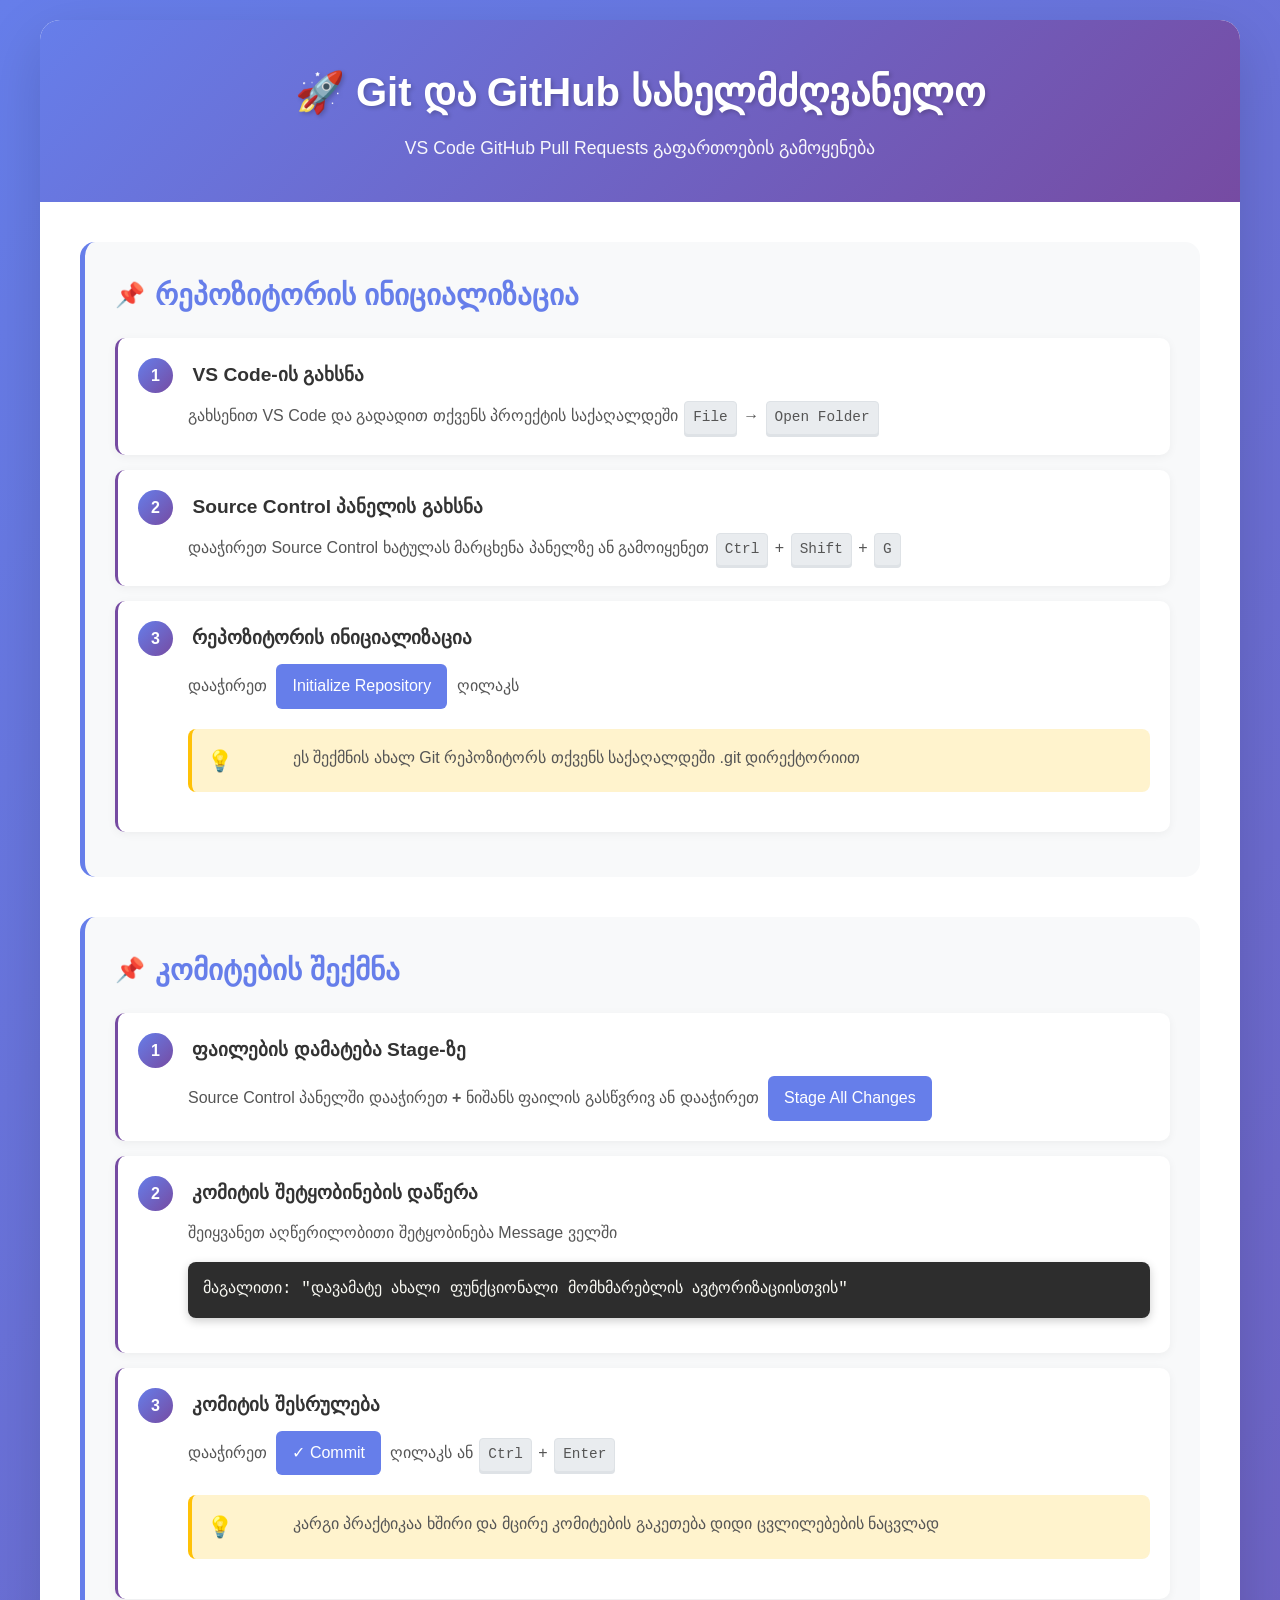
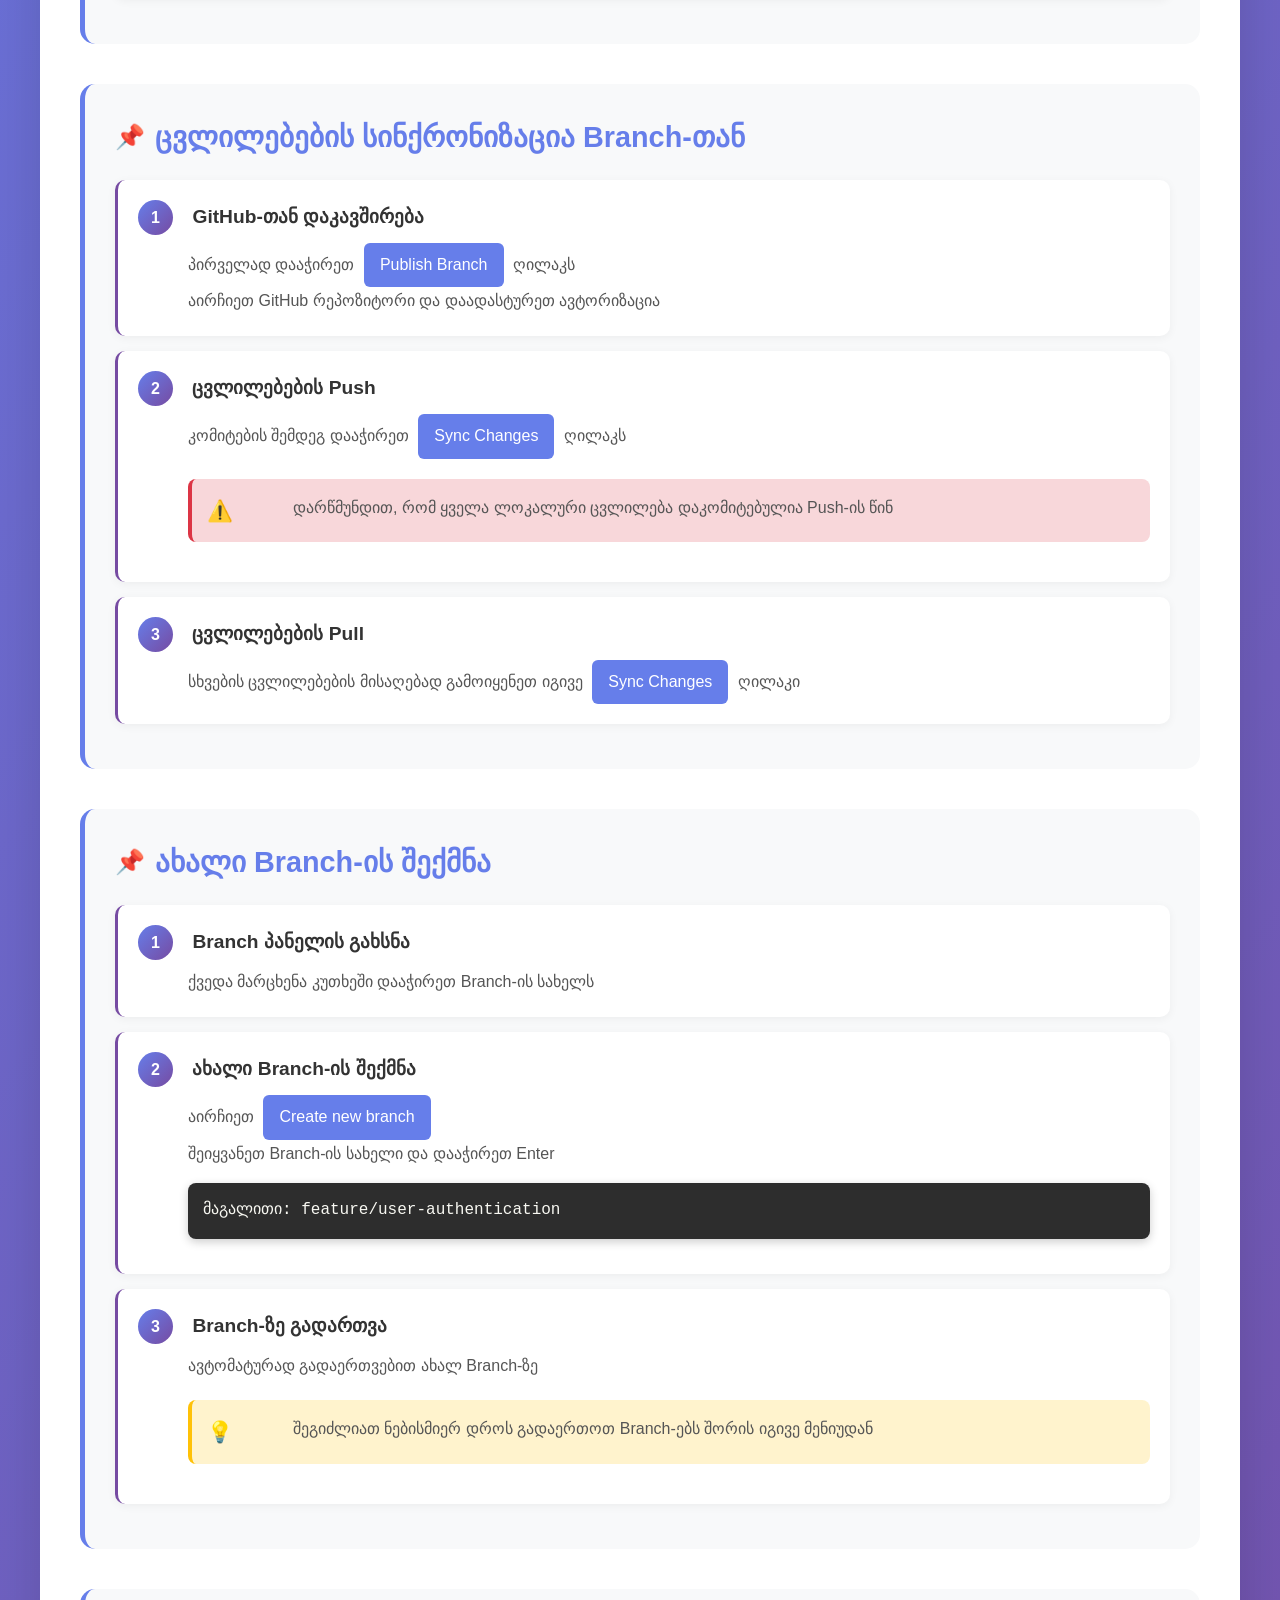
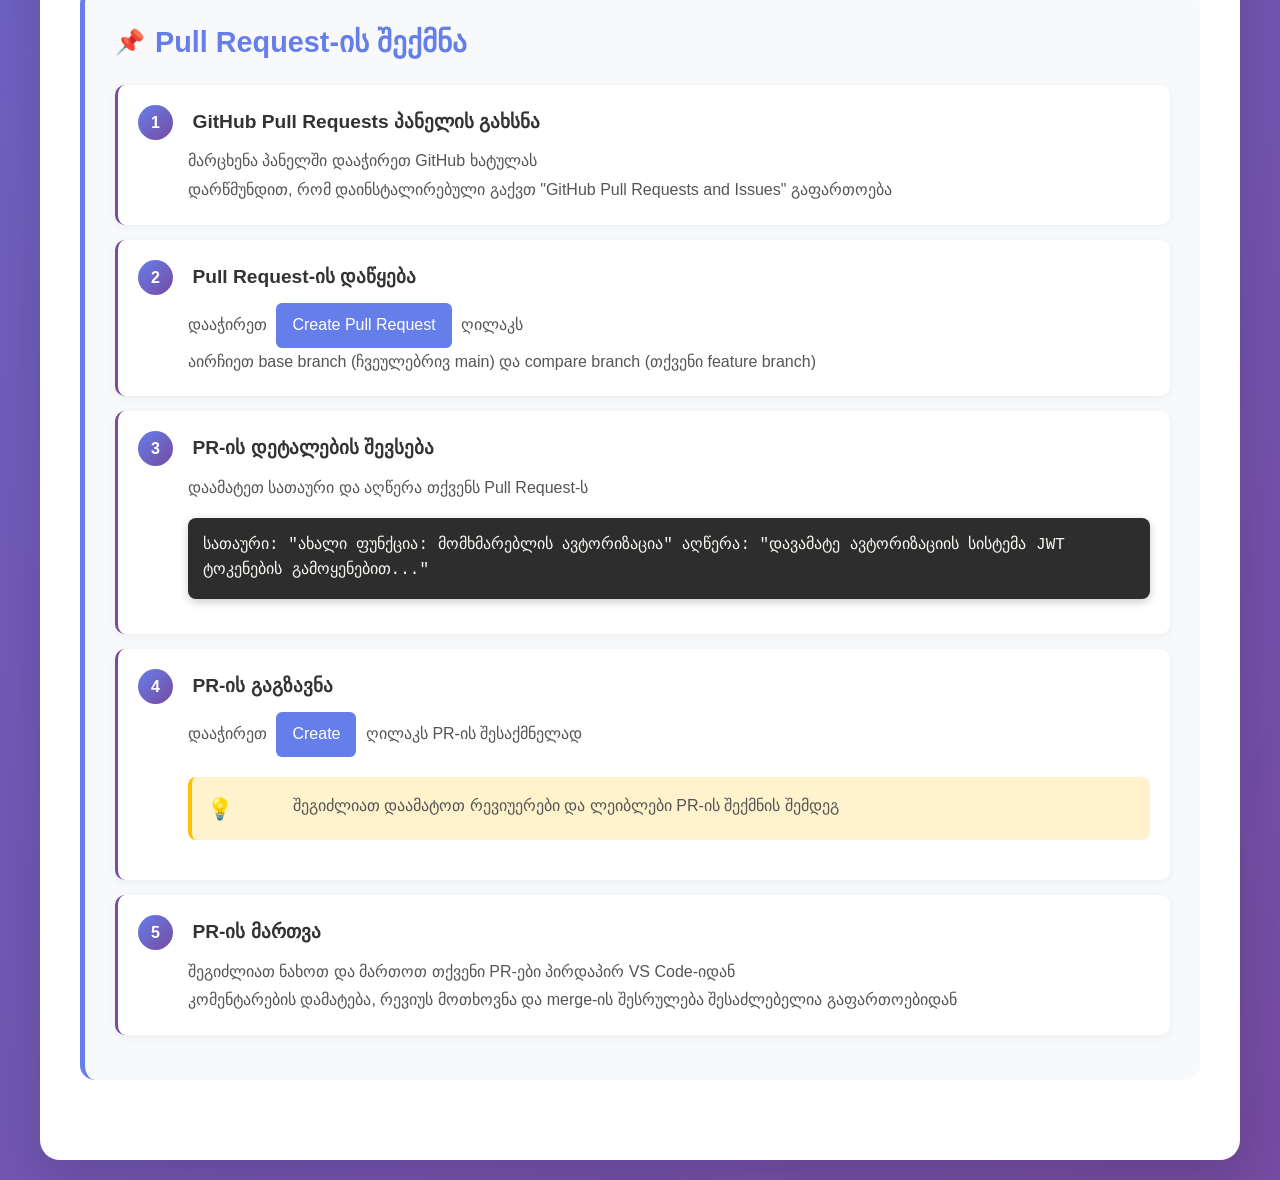
==== github-guide.html @ f34d3290 "add whole project" ====
<!DOCTYPE html>
<html lang="ka">
  <head>
    <meta charset="UTF-8" />
    <meta name="viewport" content="width=device-width, initial-scale=1.0" />
    <title>Git და GitHub გზამკვლევი VS Code-ში</title>
    <style>
      * {
        margin: 0;
        padding: 0;
        box-sizing: border-box;
      }

      body {
        font-family: 'Segoe UI', Tahoma, Geneva, Verdana, sans-serif;
        line-height: 1.6;
        color: #333;
        background: linear-gradient(135deg, #667eea 0%, #764ba2 100%);
        min-height: 100vh;
        padding: 20px;
      }

      .container {
        max-width: 1200px;
        margin: 0 auto;
        background: white;
        border-radius: 20px;
        box-shadow: 0 20px 60px rgba(0, 0, 0, 0.15);
        overflow: hidden;
      }

      header {
        background: linear-gradient(135deg, #667eea 0%, #764ba2 100%);
        color: white;
        padding: 40px;
        text-align: center;
      }

      header h1 {
        font-size: 2.5rem;
        margin-bottom: 10px;
        text-shadow: 2px 2px 4px rgba(0, 0, 0, 0.2);
      }

      header p {
        font-size: 1.1rem;
        opacity: 0.95;
      }

      .content {
        padding: 40px;
      }

      .section {
        margin-bottom: 40px;
        padding: 30px;
        background: #f8f9fa;
        border-radius: 15px;
        border-left: 5px solid #667eea;
        transition: transform 0.3s ease, box-shadow 0.3s ease;
      }

      .section:hover {
        transform: translateX(5px);
        box-shadow: 0 5px 20px rgba(102, 126, 234, 0.1);
      }

      .section h2 {
        color: #667eea;
        margin-bottom: 20px;
        font-size: 1.8rem;
        display: flex;
        align-items: center;
        gap: 10px;
      }

      .section h2::before {
        content: '📌';
        font-size: 1.5rem;
      }

      .step {
        background: white;
        padding: 20px;
        margin: 15px 0;
        border-radius: 10px;
        border-left: 3px solid #764ba2;
        box-shadow: 0 2px 10px rgba(0, 0, 0, 0.05);
      }

      .step-number {
        display: inline-block;
        background: linear-gradient(135deg, #667eea 0%, #764ba2 100%);
        color: white;
        width: 35px;
        height: 35px;
        border-radius: 50%;
        text-align: center;
        line-height: 35px;
        font-weight: bold;
        margin-right: 15px;
      }

      .step h3 {
        display: inline-block;
        color: #333;
        font-size: 1.2rem;
        margin-bottom: 10px;
      }

      .step p {
        margin-left: 50px;
        color: #555;
        line-height: 1.8;
      }

      .code-block {
        background: #2d2d2d;
        color: #f8f8f2;
        padding: 15px;
        border-radius: 8px;
        margin: 15px 0 15px 50px;
        font-family: 'Courier New', monospace;
        overflow-x: auto;
        box-shadow: 0 3px 10px rgba(0, 0, 0, 0.2);
      }

      .tip {
        background: #fff3cd;
        border-left: 4px solid #ffc107;
        padding: 15px;
        margin: 20px 0 20px 50px;
        border-radius: 8px;
        display: flex;
        align-items: start;
        gap: 10px;
      }

      .tip::before {
        content: '💡';
        font-size: 1.3rem;
        flex-shrink: 0;
      }

      .warning {
        background: #f8d7da;
        border-left: 4px solid #dc3545;
        padding: 15px;
        margin: 20px 0 20px 50px;
        border-radius: 8px;
        display: flex;
        align-items: start;
        gap: 10px;
      }

      .warning::before {
        content: '⚠️';
        font-size: 1.3rem;
        flex-shrink: 0;
      }

      .keyboard-key {
        display: inline-block;
        padding: 3px 8px;
        background: #e9ecef;
        border: 1px solid #dee2e6;
        border-radius: 4px;
        font-family: monospace;
        font-size: 0.9rem;
        box-shadow: 0 2px 0 #dee2e6;
        margin: 0 2px;
      }

      .button-visual {
        display: inline-block;
        padding: 8px 16px;
        background: #667eea;
        color: white;
        border-radius: 6px;
        font-weight: 500;
        margin: 0 5px;
      }

      footer {
        background: #f8f9fa;
        text-align: center;
        padding: 30px;
        color: #666;
        border-top: 2px solid #e9ecef;
      }

      @media (max-width: 768px) {
        header h1 {
          font-size: 1.8rem;
        }

        .section {
          padding: 20px;
        }

        .step p,
        .code-block,
        .tip,
        .warning {
          margin-left: 0;
        }
      }
    </style>
  </head>
  <body>
    <div class="container">
      <header>
        <h1>🚀 Git და GitHub სახელმძღვანელო</h1>
        <p>VS Code GitHub Pull Requests გაფართოების გამოყენება</p>
      </header>

      <div class="content">
        <!-- რეპოზიტორის ინიციალიზაცია -->
        <div class="section">
          <h2>რეპოზიტორის ინიციალიზაცია</h2>

          <div class="step">
            <span class="step-number">1</span>
            <h3>VS Code-ის გახსნა</h3>
            <p
              >გახსენით VS Code და გადადით თქვენს პროექტის საქაღალდეში <span class="keyboard-key">File</span> →
              <span class="keyboard-key">Open Folder</span></p
            >
          </div>

          <div class="step">
            <span class="step-number">2</span>
            <h3>Source Control პანელის გახსნა</h3>
            <p
              >დააჭირეთ Source Control ხატულას მარცხენა პანელზე ან გამოიყენეთ <span class="keyboard-key">Ctrl</span> +
              <span class="keyboard-key">Shift</span> + <span class="keyboard-key">G</span></p
            >
          </div>

          <div class="step">
            <span class="step-number">3</span>
            <h3>რეპოზიტორის ინიციალიზაცია</h3>
            <p>დააჭირეთ <span class="button-visual">Initialize Repository</span> ღილაკს</p>
            <div class="tip">
              <p>ეს შექმნის ახალ Git რეპოზიტორს თქვენს საქაღალდეში .git დირექტორიით</p>
            </div>
          </div>
        </div>

        <!-- კომიტების გაკეთება -->
        <div class="section">
          <h2>კომიტების შექმნა</h2>

          <div class="step">
            <span class="step-number">1</span>
            <h3>ფაილების დამატება Stage-ზე</h3>
            <p
              >Source Control პანელში დააჭირეთ <strong>+</strong> ნიშანს ფაილის გასწვრივ ან დააჭირეთ
              <span class="button-visual">Stage All Changes</span></p
            >
          </div>

          <div class="step">
            <span class="step-number">2</span>
            <h3>კომიტის შეტყობინების დაწერა</h3>
            <p>შეიყვანეთ აღწერილობითი შეტყობინება Message ველში</p>
            <div class="code-block"> მაგალითი: "დავამატე ახალი ფუნქციონალი მომხმარებლის ავტორიზაციისთვის" </div>
          </div>

          <div class="step">
            <span class="step-number">3</span>
            <h3>კომიტის შესრულება</h3>
            <p
              >დააჭირეთ <span class="button-visual">✓ Commit</span> ღილაკს ან <span class="keyboard-key">Ctrl</span> +
              <span class="keyboard-key">Enter</span></p
            >
            <div class="tip">
              <p>კარგი პრაქტიკაა ხშირი და მცირე კომიტების გაკეთება დიდი ცვლილებების ნაცვლად</p>
            </div>
          </div>
        </div>

        <!-- ცვლილებების სინქრონიზაცია -->
        <div class="section">
          <h2>ცვლილებების სინქრონიზაცია Branch-თან</h2>

          <div class="step">
            <span class="step-number">1</span>
            <h3>GitHub-თან დაკავშირება</h3>
            <p>პირველად დააჭირეთ <span class="button-visual">Publish Branch</span> ღილაკს</p>
            <p>აირჩიეთ GitHub რეპოზიტორი და დაადასტურეთ ავტორიზაცია</p>
          </div>

          <div class="step">
            <span class="step-number">2</span>
            <h3>ცვლილებების Push</h3>
            <p>კომიტების შემდეგ დააჭირეთ <span class="button-visual">Sync Changes</span> ღილაკს</p>
            <div class="warning">
              <p>დარწმუნდით, რომ ყველა ლოკალური ცვლილება დაკომიტებულია Push-ის წინ</p>
            </div>
          </div>

          <div class="step">
            <span class="step-number">3</span>
            <h3>ცვლილებების Pull</h3>
            <p>სხვების ცვლილებების მისაღებად გამოიყენეთ იგივე <span class="button-visual">Sync Changes</span> ღილაკი</p>
          </div>
        </div>

        <!-- ახალი Branch-ის შექმნა -->
        <div class="section">
          <h2>ახალი Branch-ის შექმნა</h2>

          <div class="step">
            <span class="step-number">1</span>
            <h3>Branch პანელის გახსნა</h3>
            <p>ქვედა მარცხენა კუთხეში დააჭირეთ Branch-ის სახელს</p>
          </div>

          <div class="step">
            <span class="step-number">2</span>
            <h3>ახალი Branch-ის შექმნა</h3>
            <p>აირჩიეთ <span class="button-visual">Create new branch</span></p>
            <p>შეიყვანეთ Branch-ის სახელი და დააჭირეთ Enter</p>
            <div class="code-block"> მაგალითი: feature/user-authentication </div>
          </div>

          <div class="step">
            <span class="step-number">3</span>
            <h3>Branch-ზე გადართვა</h3>
            <p>ავტომატურად გადაერთვებით ახალ Branch-ზე</p>
            <div class="tip">
              <p>შეგიძლიათ ნებისმიერ დროს გადაერთოთ Branch-ებს შორის იგივე მენიუდან</p>
            </div>
          </div>
        </div>

        <!-- Pull Request-ის შექმნა -->
        <div class="section">
          <h2>Pull Request-ის შექმნა</h2>

          <div class="step">
            <span class="step-number">1</span>
            <h3>GitHub Pull Requests პანელის გახსნა</h3>
            <p>მარცხენა პანელში დააჭირეთ GitHub ხატულას</p>
            <p>დარწმუნდით, რომ დაინსტალირებული გაქვთ "GitHub Pull Requests and Issues" გაფართოება</p>
          </div>

          <div class="step">
            <span class="step-number">2</span>
            <h3>Pull Request-ის დაწყება</h3>
            <p>დააჭირეთ <span class="button-visual">Create Pull Request</span> ღილაკს</p>
            <p>აირჩიეთ base branch (ჩვეულებრივ main) და compare branch (თქვენი feature branch)</p>
          </div>

          <div class="step">
            <span class="step-number">3</span>
            <h3>PR-ის დეტალების შევსება</h3>
            <p>დაამატეთ სათაური და აღწერა თქვენს Pull Request-ს</p>
            <div class="code-block">
              სათაური: "ახალი ფუნქცია: მომხმარებლის ავტორიზაცია" აღწერა: "დავამატე ავტორიზაციის სისტემა JWT ტოკენების
              გამოყენებით..."
            </div>
          </div>

          <div class="step">
            <span class="step-number">4</span>
            <h3>PR-ის გაგზავნა</h3>
            <p>დააჭირეთ <span class="button-visual">Create</span> ღილაკს PR-ის შესაქმნელად</p>
            <div class="tip">
              <p>შეგიძლიათ დაამატოთ რევიუერები და ლეიბლები PR-ის შექმნის შემდეგ</p>
            </div>
          </div>

          <div class="step">
            <span class="step-number">5</span>
            <h3>PR-ის მართვა</h3>
            <p>შეგიძლიათ ნახოთ და მართოთ თქვენი PR-ები პირდაპირ VS Code-იდან</p>
            <p>კომენტარების დამატება, რევიუს მოთხოვნა და merge-ის შესრულება შესაძლებელია გაფართოებიდან</p>
          </div>
        </div>
      </div>
    </div>
  </body>
</html>
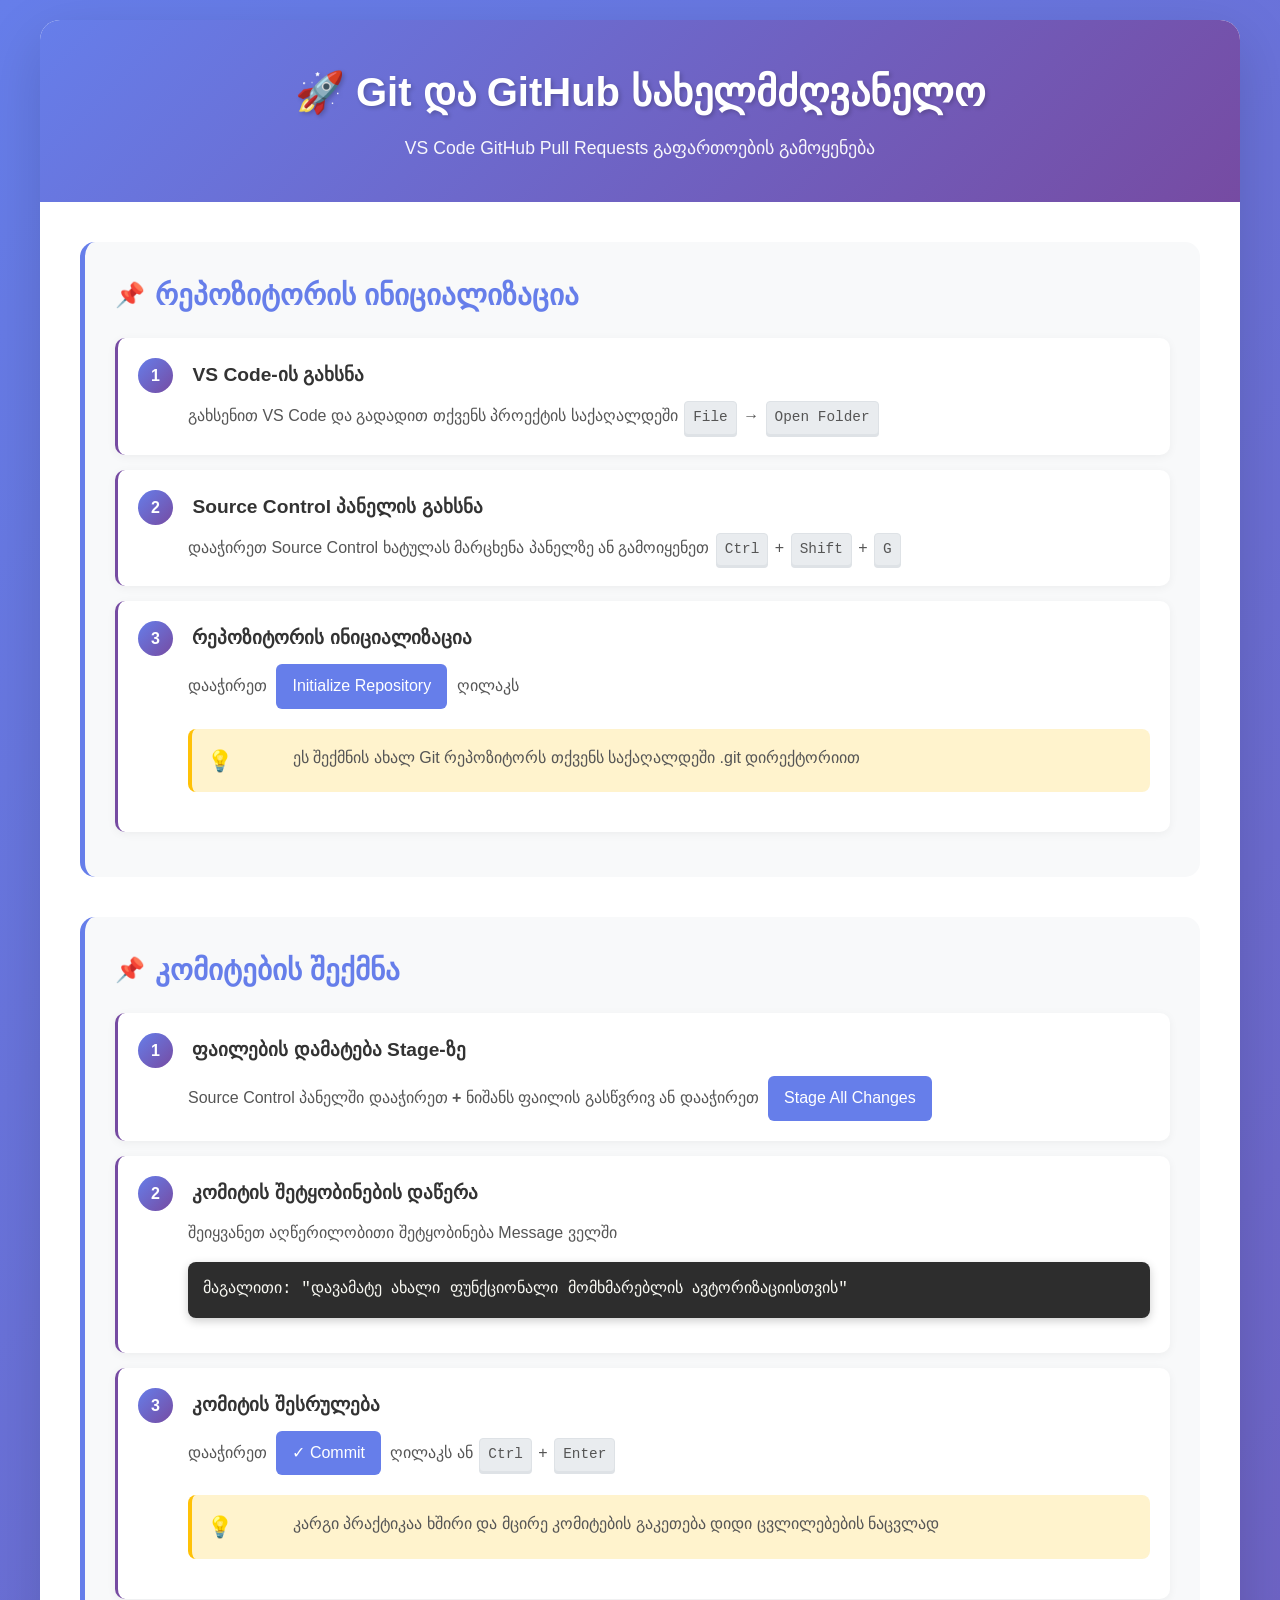
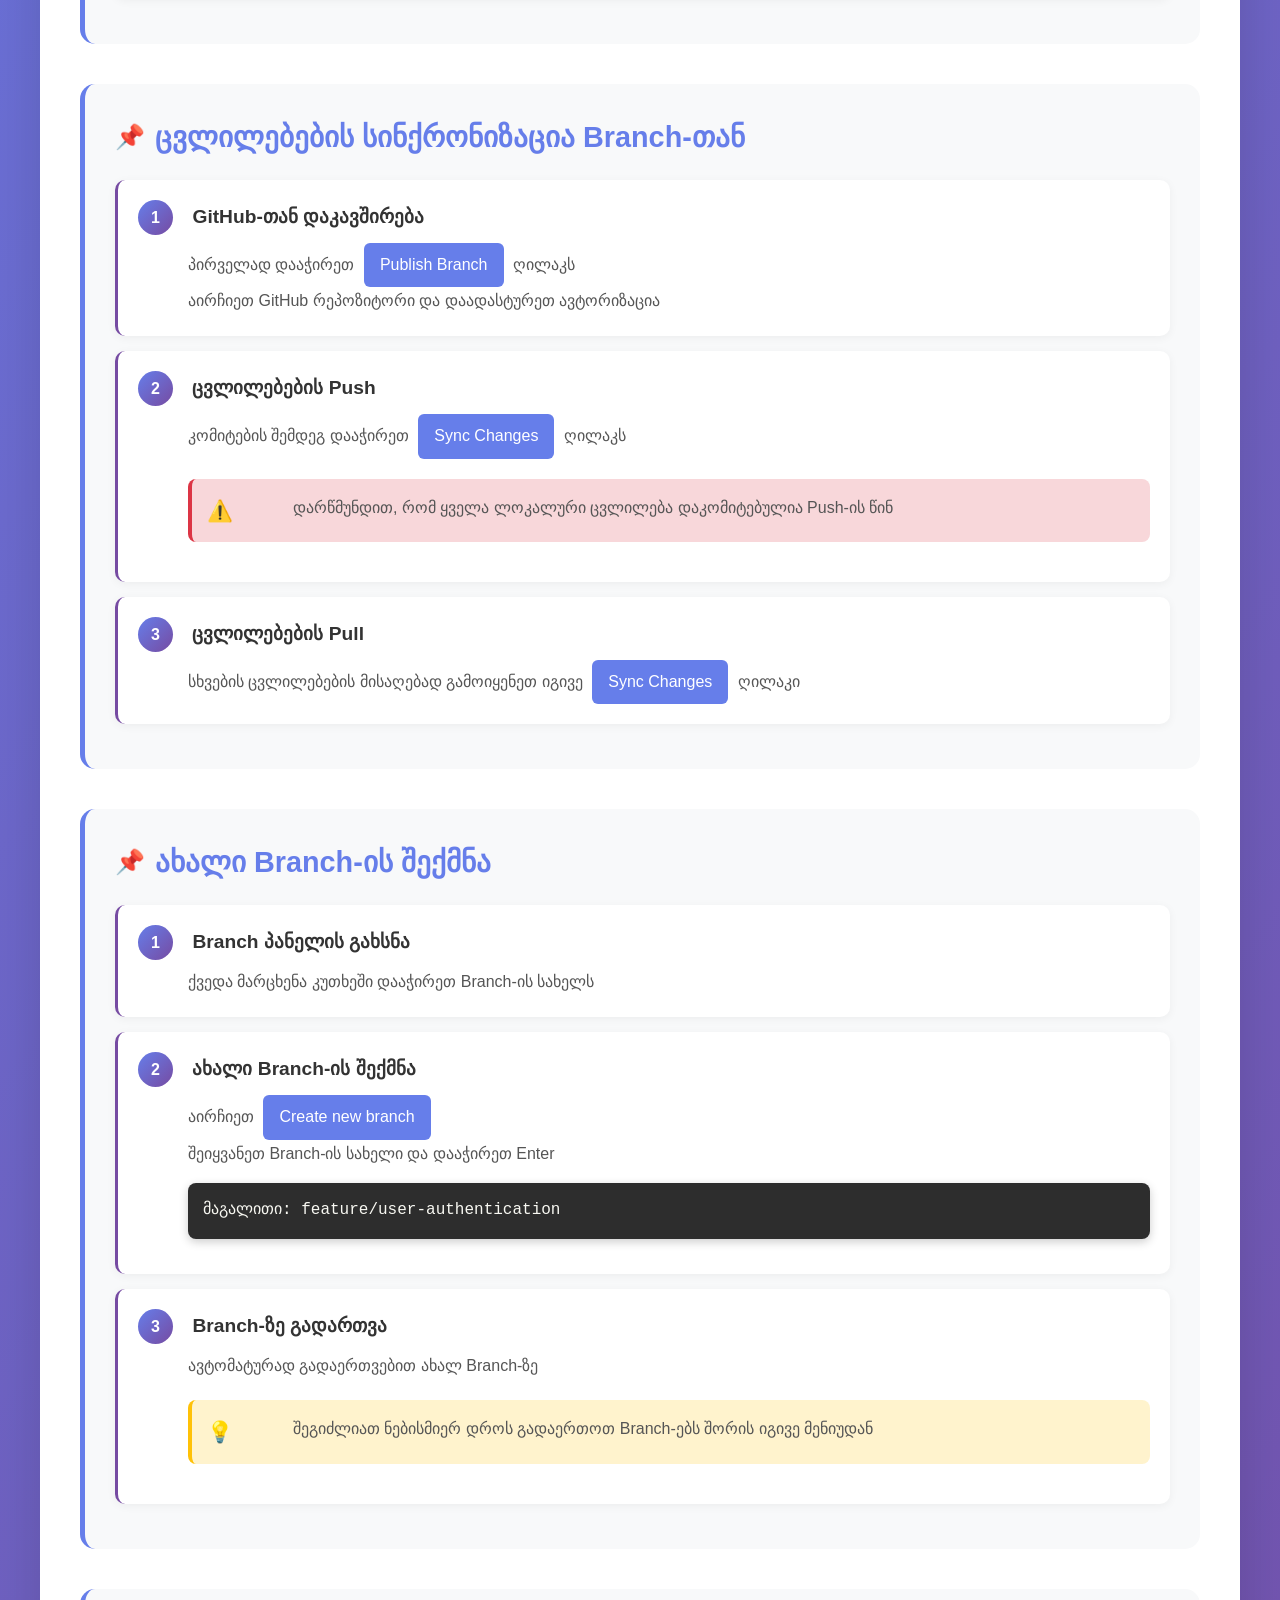
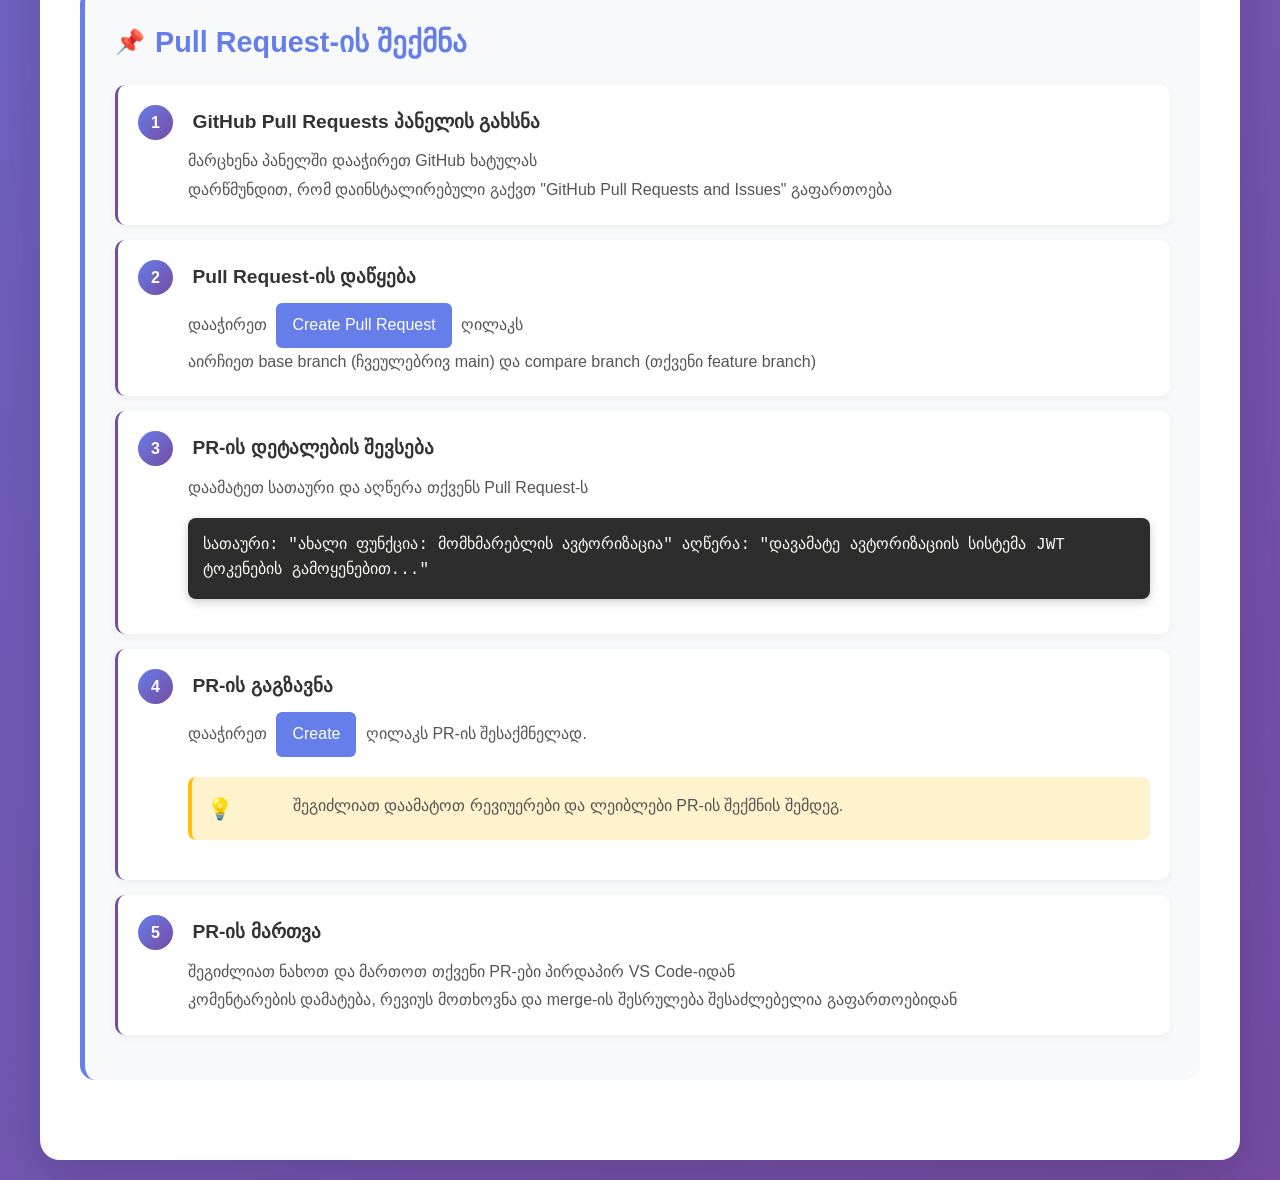
==== commit 6dcedc6d: "add ." ====
--- a/github-guide.html
+++ b/github-guide.html
@@ -366,9 +366,9 @@
           <div class="step">
             <span class="step-number">4</span>
             <h3>PR-ის გაგზავნა</h3>
-            <p>დააჭირეთ <span class="button-visual">Create</span> ღილაკს PR-ის შესაქმნელად</p>
+            <p>დააჭირეთ <span class="button-visual">Create</span> ღილაკს PR-ის შესაქმნელად.</p>
             <div class="tip">
-              <p>შეგიძლიათ დაამატოთ რევიუერები და ლეიბლები PR-ის შექმნის შემდეგ</p>
+              <p>შეგიძლიათ დაამატოთ რევიუერები და ლეიბლები PR-ის შექმნის შემდეგ.</p>
             </div>
           </div>
 
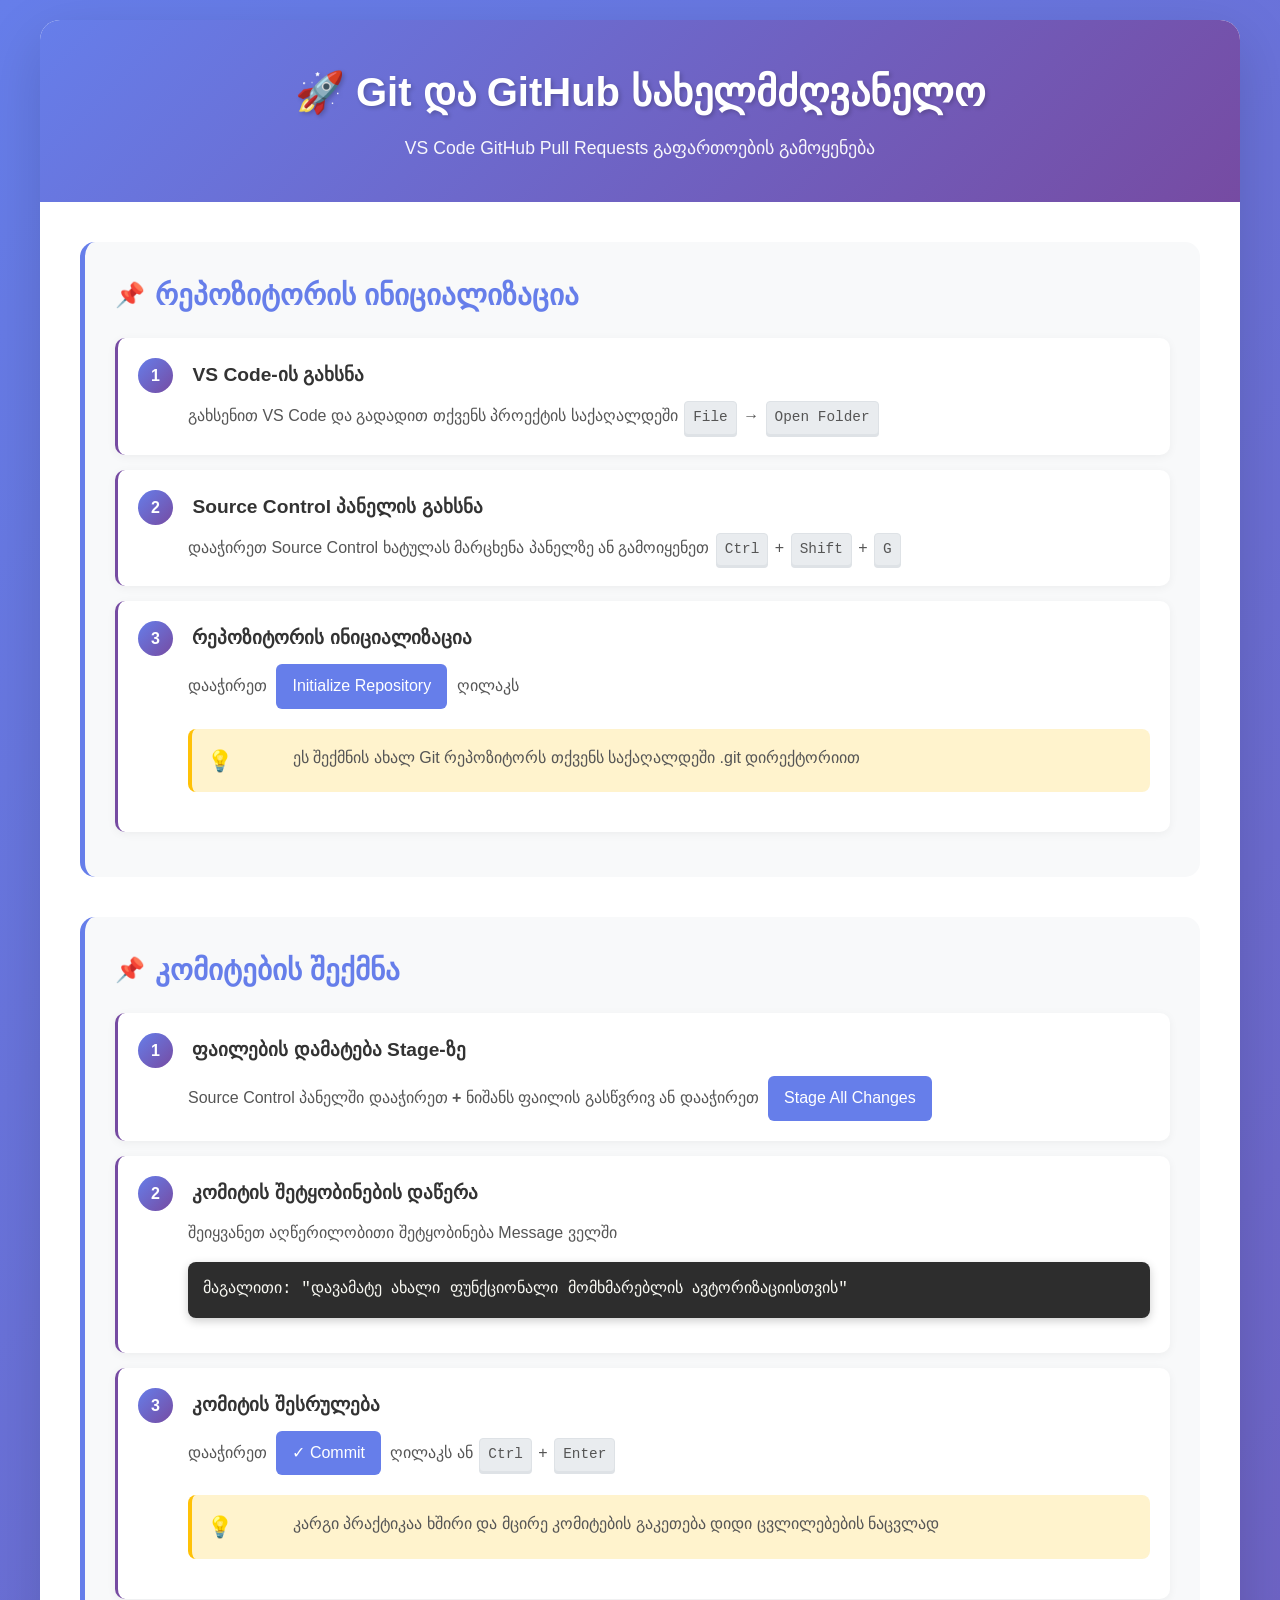
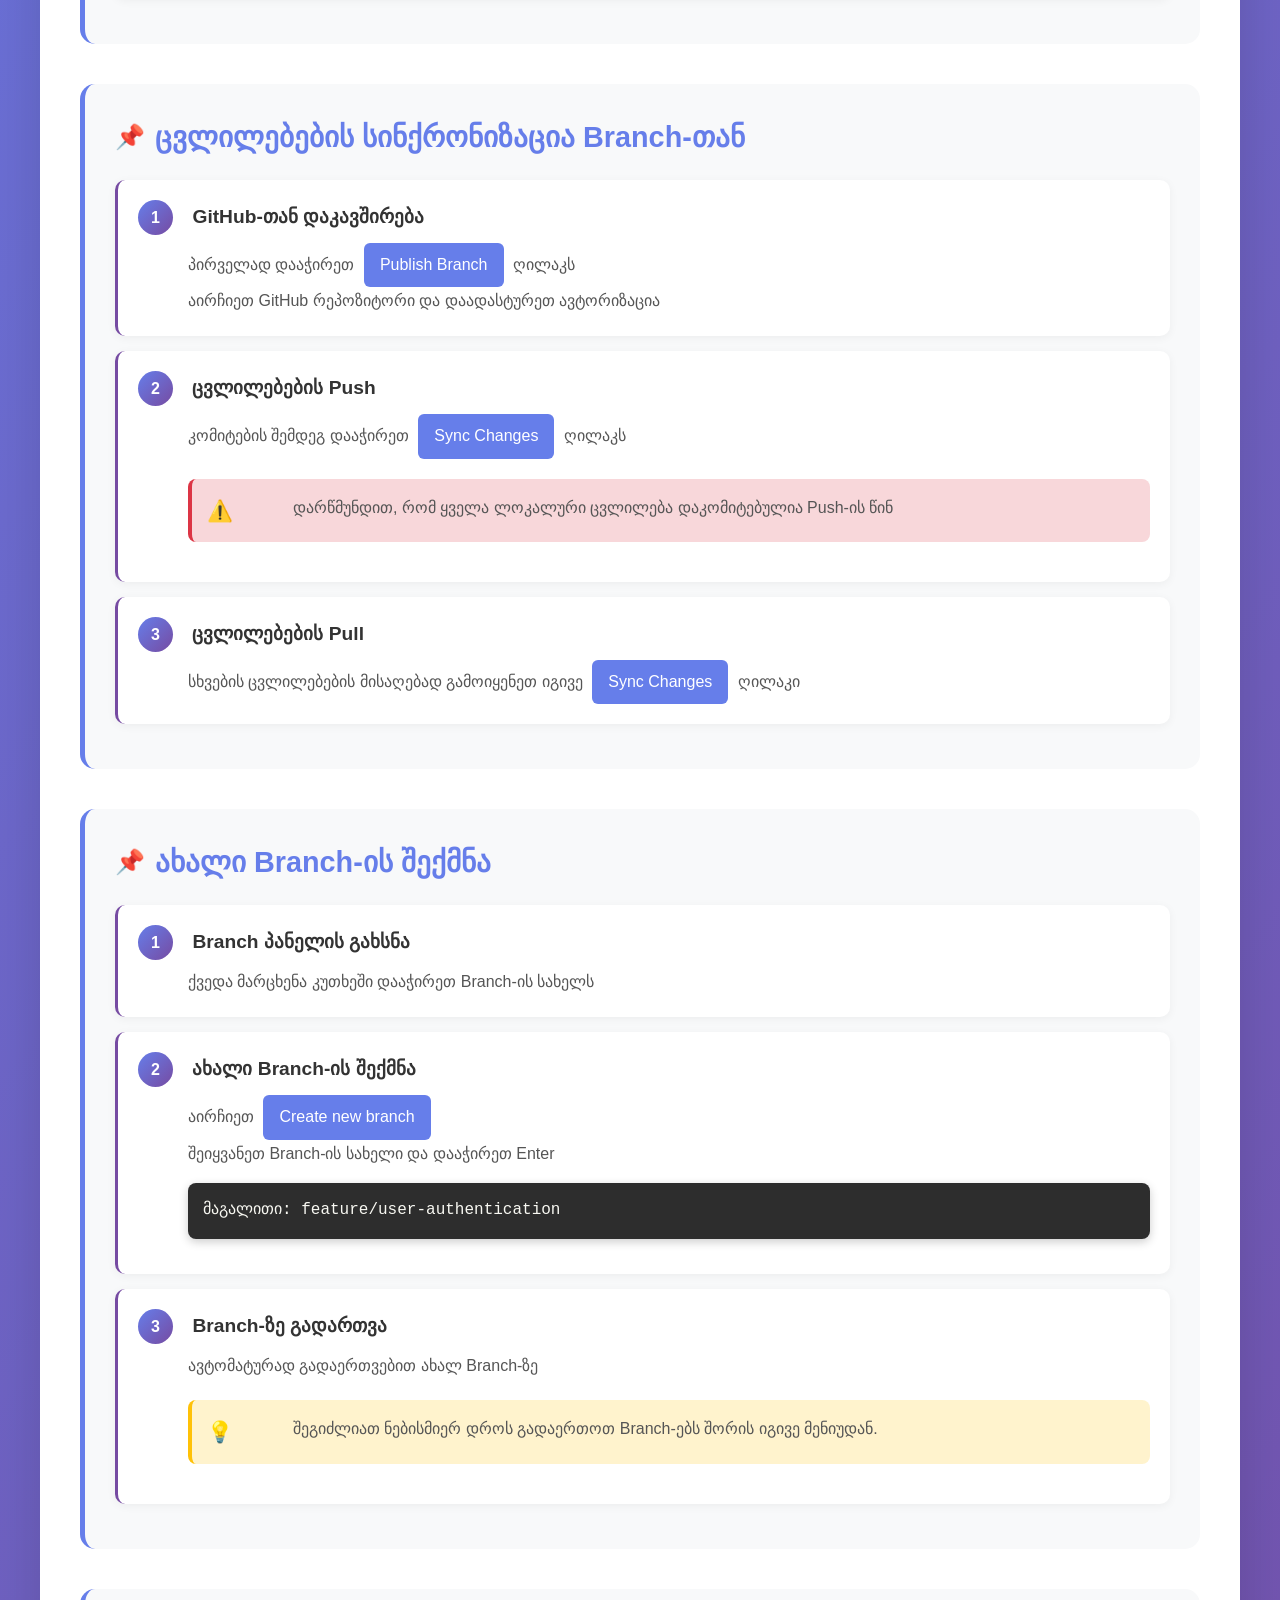
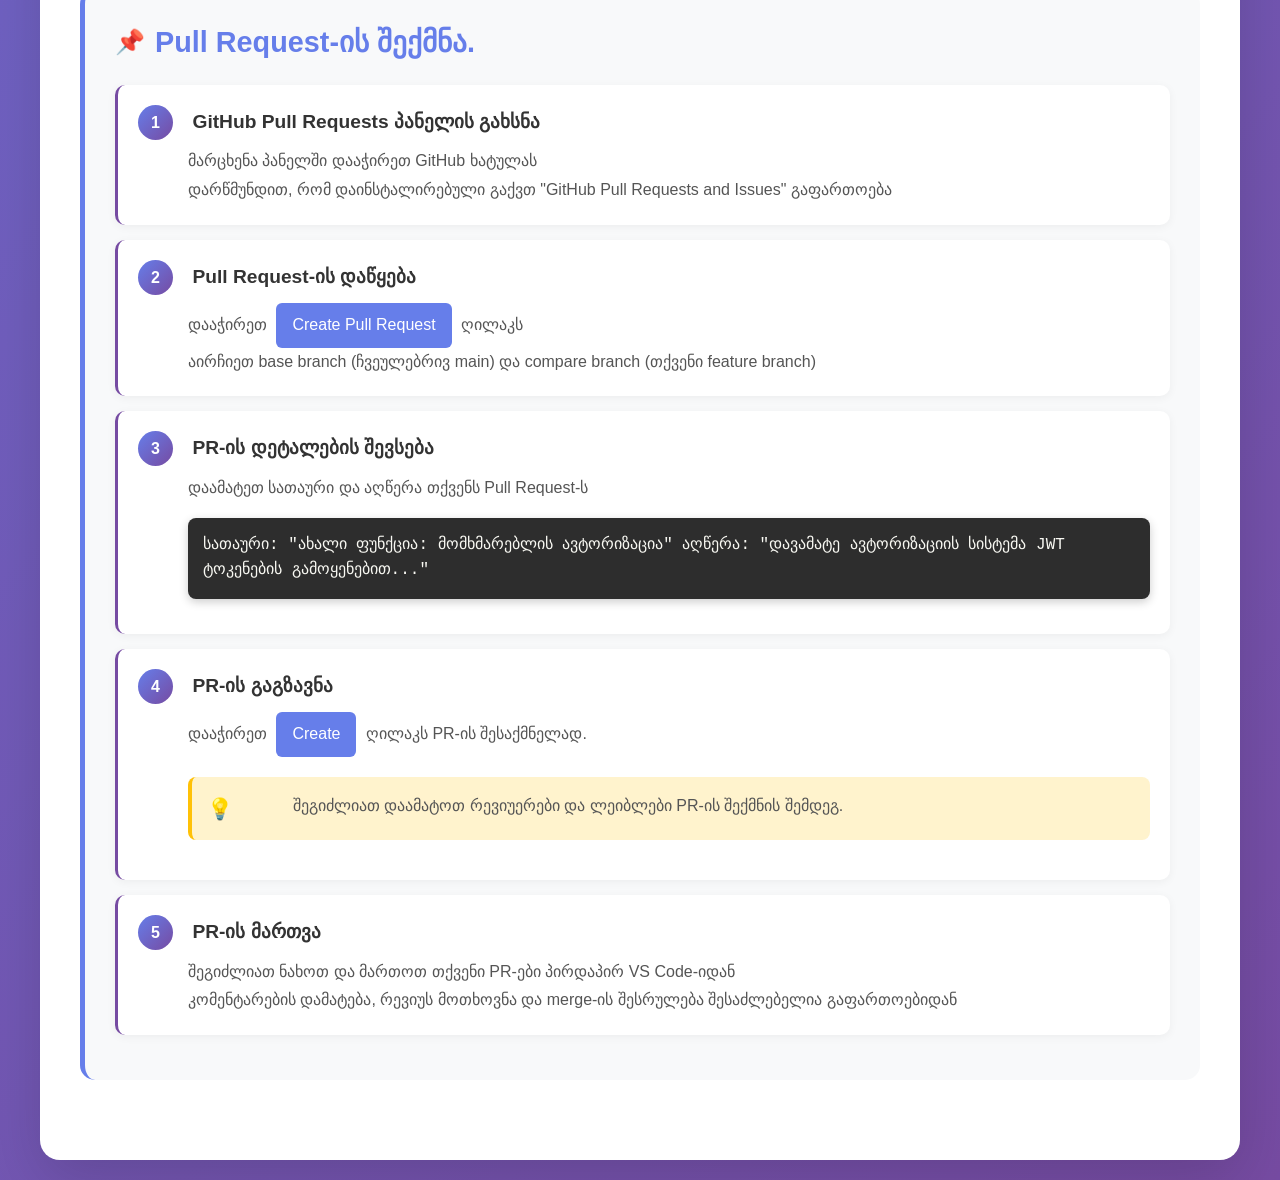
==== commit 17381178: "add books" ====
--- a/github-guide.html
+++ b/github-guide.html
@@ -330,14 +330,14 @@
             <h3>Branch-ზე გადართვა</h3>
             <p>ავტომატურად გადაერთვებით ახალ Branch-ზე</p>
             <div class="tip">
-              <p>შეგიძლიათ ნებისმიერ დროს გადაერთოთ Branch-ებს შორის იგივე მენიუდან</p>
+              <p>შეგიძლიათ ნებისმიერ დროს გადაერთოთ Branch-ებს შორის იგივე მენიუდან.</p>
             </div>
           </div>
         </div>
 
         <!-- Pull Request-ის შექმნა -->
         <div class="section">
-          <h2>Pull Request-ის შექმნა</h2>
+          <h2>Pull Request-ის შექმნა.</h2>
 
           <div class="step">
             <span class="step-number">1</span>
